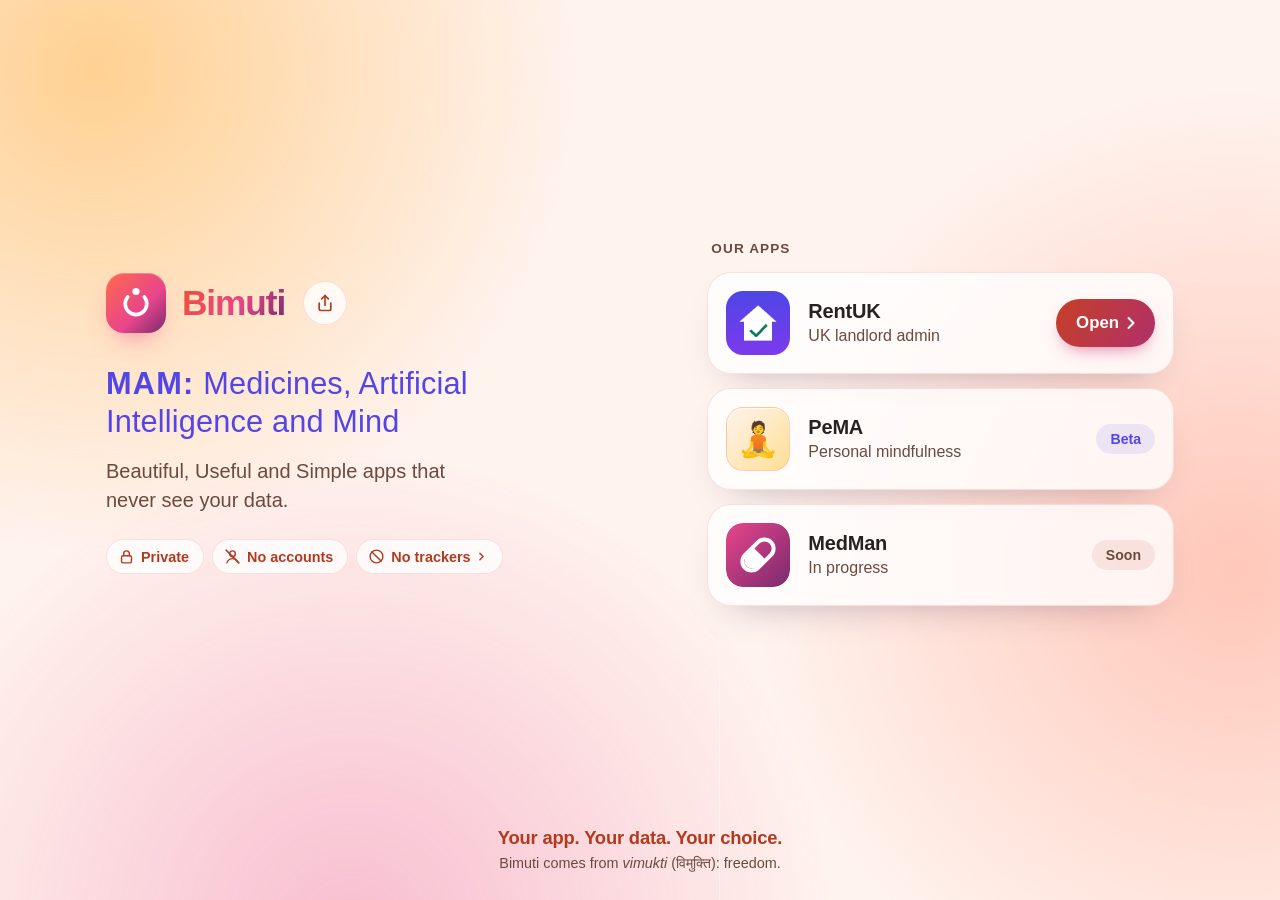
==== site/index.html @ 0af6c1c3 "Living landing page: drifting sunrise light, seeds rising free, breathing logo, shine on MAM, pointe" ====
<!DOCTYPE html>
<html lang="en-GB">
<head>
    <meta charset="UTF-8">
    <!-- Only this site's own files load. No cookies, trackers or outside scripts or fonts. -->
    <meta http-equiv="Content-Security-Policy" content="default-src 'self'; script-src 'self'; style-src 'self'; img-src 'self'; object-src 'none'; base-uri 'none'; form-action 'none'">
    <meta name="color-scheme" content="light dark">
    <meta name="viewport" content="width=device-width, initial-scale=1.0, viewport-fit=cover">
    <title>Bimuti • Private apps for medicines, AI and mind</title>
    <meta name="description" content="Bimuti makes beautiful, useful and simple apps for medicines, AI and mind that never see your data. No accounts, no trackers, open source. Your app. Your data. Your choice.">
    <meta name="referrer" content="no-referrer">
    <meta name="author" content="द्रष्टा (Drasta)">
    <meta name="theme-color" content="#fff3ee" media="(prefers-color-scheme: light)">
    <meta name="theme-color" content="#2a1036" media="(prefers-color-scheme: dark)">
    <link rel="canonical" href="https://bimuti.com/">
    <link rel="icon" href="logo.svg" type="image/svg+xml">
    <link rel="icon" href="favicon-32.png" sizes="32x32" type="image/png">
    <link rel="apple-touch-icon" href="apple-touch-icon.png">
    <link rel="manifest" href="manifest.webmanifest">
    <!-- Link preview when shared (WhatsApp, iMessage, social media) -->
    <meta property="og:type" content="website">
    <meta property="og:site_name" content="Bimuti">
    <meta property="og:locale" content="en_GB">
    <meta property="og:title" content="Bimuti: Medicines, Artificial Intelligence and Mind">
    <meta property="og:description" content="Beautiful, Useful and Simple apps that never see your data. No accounts. No trackers.">
    <meta property="og:url" content="https://bimuti.com/">
    <meta property="og:image" content="https://bimuti.com/share.png?v=2">
    <meta property="og:image:width" content="1200">
    <meta property="og:image:height" content="630">
    <meta property="og:image:alt" content="Bimuti logo with the words: MAM: Medicines, Artificial Intelligence and Mind">
    <meta name="twitter:card" content="summary_large_image">
    <meta name="twitter:title" content="Bimuti: Medicines, Artificial Intelligence and Mind">
    <meta name="twitter:description" content="Beautiful, Useful and Simple apps that never see your data. No accounts. No trackers.">
    <meta name="twitter:image" content="https://bimuti.com/share.png?v=2">
    <!-- Search engine summary (data only, never run as code) -->
    <script type="application/ld+json">{"@context":"https://schema.org","@graph":[{"@type":"WebSite","@id":"https://bimuti.com/#site","url":"https://bimuti.com/","name":"Bimuti","inLanguage":"en-GB","description":"Beautiful, useful and simple apps for medicines, AI and mind that never see your data.","slogan":"Your app. Your data. Your choice."},{"@type":"ItemList","name":"Bimuti apps","itemListElement":[{"@type":"ListItem","position":1,"item":{"@type":"SoftwareApplication","name":"RentUK","url":"https://rentuk.bimuti.com/","applicationCategory":"BusinessApplication","operatingSystem":"Web","description":"Property admin for UK landlords."}},{"@type":"ListItem","position":2,"item":{"@type":"SoftwareApplication","name":"PeMA","applicationCategory":"LifestyleApplication","operatingSystem":"Web","description":"Personal mindfulness. In beta."}},{"@type":"ListItem","position":3,"item":{"@type":"SoftwareApplication","name":"MedMan","applicationCategory":"HealthApplication","operatingSystem":"Web","description":"Medicines app. In progress."}}]}]}</script>
    <link rel="stylesheet" href="style.css?v=3">
    <script src="share.js" defer></script>
    <script src="pema-gate.js" defer></script>
    <script src="motion.js" defer></script>
</head>
<body>
    <div class="aurora" aria-hidden="true"><i></i><i></i><i></i></div>
    <canvas class="seeds" aria-hidden="true"></canvas>
    <main>
        <div class="hero">
            <header class="brand">
                <span class="mark" aria-hidden="true">
                    <svg viewBox="0 0 64 64"><path class="ring" d="M43.5 23.5a15 15 0 1 1-23 0"/><circle class="seed" cx="32" cy="16" r="5"/></svg>
                </span>
                <h1>Bimuti</h1>
                <button type="button" id="share" aria-label="Share Bimuti" hidden>
                    <svg class="i-share" viewBox="0 0 24 24" aria-hidden="true"><path d="M12 3v12"/><path d="M8 7l4-4 4 4"/><path d="M5 12v7a2 2 0 0 0 2 2h10a2 2 0 0 0 2-2v-7"/></svg><svg class="i-done" viewBox="0 0 24 24" aria-hidden="true"><path d="M5 12.5l4.5 4.5L19 7.5"/></svg>
                </button>
            </header>

            <p class="lead"><span class="glow">MAM:</span> Medicines, Artificial Intelligence and Mind</p>
            <p class="sub">Beautiful, Useful and Simple apps that never see your data.</p>

            <a class="promise" href="privacy.html" aria-label="Our privacy promise: private, no accounts, no trackers. Read how it works.">
                <span><svg viewBox="0 0 24 24" aria-hidden="true"><rect x="5" y="11" width="14" height="10" rx="2"/><path d="M8 11V8a4 4 0 0 1 8 0v3"/></svg>Private</span>
                <span><svg viewBox="0 0 24 24" aria-hidden="true"><circle cx="12" cy="8" r="4"/><path d="M4 21c1.5-4 4.5-6 8-6s6.5 2 8 6"/><path d="M3 3l18 18"/></svg>No accounts</span>
                <span><svg viewBox="0 0 24 24" aria-hidden="true"><circle cx="12" cy="12" r="9"/><path d="M5.6 5.6l12.8 12.8"/></svg>No trackers<svg class="chev" viewBox="0 0 24 24" aria-hidden="true"><path d="M9 6l6 6-6 6"/></svg></span>
            </a>
        </div>

        <section class="apps" aria-labelledby="apps-title">
            <h2 id="apps-title" class="label">Our apps</h2>
            <a class="app" href="https://rentuk.bimuti.com/" aria-label="Open RentUK: UK landlord admin">
                <img src="apps/rentuk.png" alt="" width="56" height="56">
                <span class="app-text"><b>RentUK</b><span>UK landlord admin</span></span>
                <span class="go">Open<svg viewBox="0 0 24 24" aria-hidden="true"><path d="M9 6l6 6-6 6"/></svg></span>
            </a>
            <button type="button" class="app beta" id="pema-open" aria-haspopup="dialog" aria-label="PeMA beta: personal mindfulness. Needs a beta code.">
                <span class="emoji-icon" aria-hidden="true">🧘</span>
                <span class="app-text"><b>PeMA</b><span>Personal mindfulness</span></span>
                <span class="tag beta-tag">Beta</span>
            </button>
            <div class="app soon" role="group" aria-label="MedMan: in progress. Coming soon.">
                <img src="apps/medman.svg" alt="" width="56" height="56">
                <span class="app-text"><b>MedMan</b><span>In progress</span></span>
                <span class="tag">Soon</span>
            </div>
        </section>

        <footer>
            <p class="tagline">Your app. Your data. Your choice.</p>
            <p class="meaning">Bimuti comes from <i>vimukti</i> (<span lang="sa">विमुक्ति</span>): freedom.</p>
        </footer>
    </main>

    <dialog id="pema-gate" aria-labelledby="gate-title">
        <form id="gate-form" novalidate>
            <span class="emoji-icon" aria-hidden="true">🧘</span>
            <h2 id="gate-title">PeMA beta</h2>
            <p class="gate-help" id="gate-help">Enter today's 6-digit beta code.</p>
            <input id="gate-code" type="text" inputmode="numeric" pattern="[0-9]*" maxlength="6" autocomplete="off" spellcheck="false" aria-label="Beta code" aria-describedby="gate-help gate-msg">
            <p class="gate-msg" id="gate-msg" role="alert"></p>
            <div class="gate-actions">
                <button type="button" class="gate-cancel" id="gate-cancel">Cancel</button>
                <button type="submit" class="go gate-go">Open PeMA<svg viewBox="0 0 24 24" aria-hidden="true"><path d="M9 6l6 6-6 6"/></svg></button>
            </div>
        </form>
    </dialog>
</body>
</html>
---- site/style.css ----
/* Bimuti home page. One screen on phones, calm motion, no outside fonts. */
:root {
  /* PeMA "Sunrise" palette: coral, gold, magenta, plum. All text checked at WCAG AA. */
  --bg: #fff3ee;
  --glow-1: rgba(255, 181, 71, 0.45);
  --glow-2: rgba(232, 69, 139, 0.28);
  --card: rgba(255, 255, 255, 0.78);
  --card-hover: rgba(255, 255, 255, 0.94);
  --line: rgba(198, 63, 38, 0.14);
  --text: #26221f;
  --muted: #6b4a3f;
  --accent: #b23a1f;
  --teal: #b23a1f;
  --brand-solid: linear-gradient(135deg, #ff6b4a, #e8458b 60%, #7a2a6e);
  --button: linear-gradient(120deg, #c63f26, #b0306a);
  --tag-bg: rgba(198, 63, 38, 0.10);
  --headline: #5345e6; /* RentUK icon blue */
  --wordmark: linear-gradient(120deg, #ec5233, #e8458b 55%, #7a2a6e); /* logo colours */
  --beta: #5345e6;
  --beta-bg: rgba(83, 69, 230, 0.10);
  --shadow: 0 18px 40px -24px rgba(42, 16, 54, 0.35);
  --radius: 24px;
  --aur-1: rgba(255, 181, 71, 0.55);
  --aur-2: rgba(255, 107, 74, 0.32);
  --aur-3: rgba(232, 69, 139, 0.30);
  --shine: #7b6ff5;
  --card-light: rgba(255, 181, 71, 0.28);
}
@media (prefers-color-scheme: dark) {
  :root {
    --bg: #2a1036;
    --glow-1: rgba(255, 107, 74, 0.32);
    --glow-2: rgba(232, 69, 139, 0.30);
    --card: rgba(255, 255, 255, 0.08);
    --card-hover: rgba(255, 255, 255, 0.13);
    --line: rgba(255, 255, 255, 0.14);
    --text: #fff3ee;
    --muted: #f3c9bd;
    --accent: #ffb547;
    --teal: #ffcd66;
    --tag-bg: rgba(255, 255, 255, 0.12);
    --headline: #b4adff;
    --wordmark: linear-gradient(120deg, #ff7c5a, #ee6fa3 55%, #f6aecb);
    --beta: #c9c4ff;
    --beta-bg: rgba(180, 173, 255, 0.16);
    --aur-1: rgba(255, 107, 74, 0.34);
    --aur-2: rgba(232, 69, 139, 0.32);
    --aur-3: rgba(122, 42, 110, 0.85);
    --shine: #ffffff;
    --card-light: rgba(255, 124, 90, 0.20);
    --shadow: 0 18px 40px -24px rgba(0, 0, 0, 0.8);
  }
}

* { box-sizing: border-box; }
html { height: 100%; -webkit-text-size-adjust: 100%; }
body {
  min-height: 100%;
  margin: 0;
  font-family: ui-sans-serif, -apple-system, BlinkMacSystemFont, 'Segoe UI', Roboto, 'Helvetica Neue', Arial, sans-serif;
  color: var(--text);
  background: var(--bg);
  -webkit-font-smoothing: antialiased;
  overflow-x: hidden;
}
/* ---- Living sunrise: three soft lights drifting on slow, different paths ---- */
.aurora, .seeds { position: fixed; inset: 0; z-index: -1; pointer-events: none; }
.aurora { overflow: hidden; }
.aurora i {
  position: absolute; width: 75vmax; height: 75vmax; border-radius: 50%;
  will-change: transform;
}
.aurora i:nth-child(1) { left: -30vmax; top: -32vmax; background: radial-gradient(closest-side, var(--aur-1), transparent); animation: drift-1 42s ease-in-out infinite alternate; }
.aurora i:nth-child(2) { right: -34vmax; top: 10vh; background: radial-gradient(closest-side, var(--aur-2), transparent); animation: drift-2 57s ease-in-out infinite alternate; }
.aurora i:nth-child(3) { left: -10vmax; bottom: -40vmax; background: radial-gradient(closest-side, var(--aur-3), transparent); animation: drift-3 71s ease-in-out infinite alternate; }
@keyframes drift-1 { to { transform: translate3d(22vmax, 18vmax, 0) scale(1.15); } }
@keyframes drift-2 { to { transform: translate3d(-26vmax, 14vmax, 0) scale(0.88); } }
@keyframes drift-3 { to { transform: translate3d(18vmax, -24vmax, 0) scale(1.2); } }
.seeds { z-index: -1; width: 100%; height: 100%; }

main {
  min-height: 100vh;
  min-height: 100dvh;
  max-width: 480px;
  margin: 0 auto;
  padding: calc(28px + env(safe-area-inset-top)) 20px calc(20px + env(safe-area-inset-bottom));
  display: flex;
  flex-direction: column;
  justify-content: space-between;
  gap: 24px;
}

/* ---- Brand and breathing logo ---- */
.brand { display: flex; align-items: center; gap: 14px; margin-bottom: 26px; }
/* Share sits right next to the name */
.brand h1 {
  margin: 0; font-size: 1.75rem; font-weight: 800; letter-spacing: -0.03em;
  background: var(--wordmark); -webkit-background-clip: text; background-clip: text; color: transparent;
}
.mark {
  width: 52px; height: 52px; border-radius: 16px; flex: none;
  display: grid; place-items: center;
  background: var(--brand-solid);
  box-shadow: 0 12px 26px -12px rgba(232, 69, 139, 0.7), inset 0 1px 0 rgba(255, 255, 255, 0.25);
}
.mark { position: relative; }
.mark::after {
  content: ''; position: absolute; inset: -5px; border-radius: 20px; pointer-events: none;
  box-shadow: 0 0 0 0 rgba(255, 124, 90, 0);
  animation: halo 10s ease-in-out infinite;
}
@keyframes halo {
  0%, 100% { box-shadow: 0 0 0 0 rgba(255, 124, 90, 0); }
  40% { box-shadow: 0 0 22px 6px rgba(255, 124, 90, 0.42); }
}
.mark svg { width: 40px; height: 40px; overflow: visible; }
.mark .ring { fill: none; stroke: #fff; stroke-width: 5; stroke-linecap: round; }
.mark .seed { fill: #fff; animation: breathe 10s ease-in-out infinite; transform-origin: 32px 16px; }
/* Breathe in for 4 seconds, out for 6: the seed rises free, then settles */
@keyframes breathe {
  0% { transform: translateY(0); }
  40% { transform: translateY(-5px) scale(1.12); }
  100% { transform: translateY(0); }
}

/* ---- Hero ---- */
.lead {
  margin: 0;
  /* Sleek and sharp: the device's own display fonts, nothing downloaded */
  font-family: 'Avenir Next', 'SF Pro Display', -apple-system, 'Segoe UI Variable Display', 'Segoe UI', Roboto, 'Helvetica Neue', sans-serif;
  font-size: clamp(1.08rem, 5.1vw, 1.4rem);
  line-height: 1.25;
  font-weight: 500;
  letter-spacing: 0.005em;
  color: var(--headline);
  text-wrap: balance;
}
.glow {
  font-weight: 700; letter-spacing: 0.04em;
  background: linear-gradient(100deg, var(--headline) 42%, var(--shine) 50%, var(--headline) 58%);
  background-size: 320% 100%; background-position: 100% 0;
  -webkit-background-clip: text; background-clip: text; color: transparent;
  animation: shine 10s ease-in-out 1.5s infinite;
}
@keyframes shine { 0%, 62% { background-position: 100% 0; } 100% { background-position: 0 0; } }
.sub { margin: 14px 0 22px; font-size: 1.08rem; line-height: 1.45; color: var(--muted); max-width: 30ch; }

.promise { margin: 0; padding: 0; display: flex; gap: 6px; flex-wrap: wrap; width: fit-content; text-decoration: none; border-radius: 16px; }
.promise:focus-visible { outline: 3px solid var(--accent); outline-offset: 3px; }
.promise:hover > span { background: var(--card-hover); }
.promise .chev { width: 13px; height: 13px; margin-left: -2px; stroke-width: 2.6; }
.promise > span {
  display: inline-flex; align-items: center; gap: 6px;
  padding: 6px 10px 6px 8px; border-radius: 999px;
  font-size: 0.8rem; font-weight: 700; color: var(--teal);
  background: var(--card); border: 1px solid var(--line);
}
.promise svg { width: 15px; height: 15px; fill: none; stroke: currentColor; stroke-width: 2; stroke-linecap: round; stroke-linejoin: round; }

/* ---- Apps ---- */
.apps { display: grid; grid-template-columns: minmax(0, 1fr); gap: 12px; }
.apps > * { min-width: 0; }
.label { margin: 0 0 2px 4px; font-size: 0.8rem; font-weight: 700; letter-spacing: 0.08em; text-transform: uppercase; color: var(--muted); }
.app {
  display: flex; align-items: center; gap: 14px;
  padding: 14px 14px 14px 14px; min-height: 86px;
  border-radius: var(--radius);
  background: var(--card); border: 1px solid var(--line);
  -webkit-backdrop-filter: blur(16px) saturate(1.2); backdrop-filter: blur(16px) saturate(1.2);
  box-shadow: var(--shadow);
  color: inherit; text-decoration: none;
  transition: transform 0.2s ease, background 0.2s ease;
}
button.app { width: 100%; font: inherit; text-align: left; cursor: pointer; }
a.app:hover, button.app:hover {
  background: radial-gradient(220px circle at var(--mx, 50%) var(--my, 50%), var(--card-light), transparent 70%), var(--card-hover);
  transform: translateY(-2px);
}
a.app:active, button.app:active { transform: scale(0.985); }
a.app:focus-visible, button.app:focus-visible, #share:focus-visible, .gate-cancel:focus-visible, .gate-go:focus-visible { outline: 3px solid var(--accent); outline-offset: 3px; }
.app img { border-radius: 15px; flex: none; }
/* PeMA's own meditation emoji, on a warm tile like PeMA's header */
.emoji-icon {
  flex: none; width: 56px; height: 56px; border-radius: 15px;
  display: grid; place-items: center; font-size: 30px; line-height: 1;
  background: linear-gradient(135deg, #fff3ee, #ffdf94);
  border: 1px solid rgba(255, 107, 74, 0.25);
  box-shadow: inset 0 1px 0 rgba(255, 255, 255, 0.8);
}
.tag.beta-tag { color: var(--beta); background: var(--beta-bg); }
.app-text { flex: 1; display: flex; flex-direction: column; gap: 3px; min-width: 0; }
.app-text b { font-size: 1.1rem; letter-spacing: -0.01em; }
.app-text span { color: var(--muted); font-size: 0.92rem; line-height: 1.3; white-space: nowrap; overflow: hidden; text-overflow: ellipsis; }
.go {
  flex: none; display: inline-flex; align-items: center; gap: 2px;
  min-height: 44px; padding: 0 12px 0 18px; border-radius: 999px;
  background: var(--button); color: #fff; font-weight: 800; font-size: 0.98rem;
  box-shadow: 0 8px 18px -8px rgba(201, 47, 114, 0.7);
}
.go svg { width: 20px; height: 20px; fill: none; stroke: currentColor; stroke-width: 2.4; stroke-linecap: round; stroke-linejoin: round; }
.tag { flex: none; font-size: 0.8rem; font-weight: 700; color: var(--muted); padding: 6px 12px; border-radius: 999px; background: var(--tag-bg); }

/* ---- Footer ---- */
footer { text-align: center; display: grid; gap: 6px; justify-items: center; }
.tagline { margin: 0; font-weight: 800; font-size: 1.05rem; color: var(--accent); letter-spacing: -0.01em; }
.meaning { margin: 0; color: var(--muted); font-size: 0.85rem; }
.doc a:focus-visible { outline: 3px solid var(--accent); outline-offset: 2px; border-radius: 4px; }

/* ---- Privacy page ---- */
.doc { display: block; max-width: 640px; }
.doc .brand { color: inherit; text-decoration: none; }
.doc h1 { font-size: 2rem; letter-spacing: -0.03em; margin: 8px 0 8px; }
.doc details { border-top: 1px solid var(--line); }
.doc summary { cursor: pointer; padding: 12px 0; font-weight: 700; font-size: 1.05rem; color: var(--headline); min-height: 44px; box-sizing: border-box; }
.doc summary:focus-visible { outline: 3px solid var(--accent); outline-offset: 2px; border-radius: 4px; }
.doc details p { margin: 0 0 12px; }
.doc p { margin: 0 0 8px; line-height: 1.55; color: var(--text); }
.doc .lead-in, .doc .updated { color: var(--muted); }
.doc .updated { margin-top: 12px; font-size: 0.9rem; }
.doc a:not(.brand):not(.go) { color: var(--headline); font-weight: 600; }
.doc .go.home { margin: 12px 0 8px; display: inline-flex; }
@media (max-height: 600px) {
  .doc summary { padding: 9px 0; min-height: 40px; }
  .doc h1 { margin: 4px 0; }
  .doc .updated { margin-top: 6px; }
}
#share {
  margin-left: 2px; flex: none;
  display: inline-grid; place-items: center;
  width: 44px; height: 44px; padding: 0; border-radius: 999px;
  color: var(--accent);
  background: var(--card); border: 1px solid var(--line); cursor: pointer;
}
#share[hidden] { display: none; }
#share .i-done, #share.copied .i-share { display: none; }
#share.copied .i-done { display: block; }
#share svg { width: 20px; height: 20px; fill: none; stroke: currentColor; stroke-width: 2; stroke-linecap: round; stroke-linejoin: round; }

/* ---- PeMA beta code ---- */
#pema-gate {
  width: min(340px, calc(100vw - 32px)); padding: 0; border: 1px solid var(--line); border-radius: var(--radius);
  background: var(--bg); color: var(--text); box-shadow: 0 30px 60px -20px rgba(42, 16, 54, 0.5);
}
#pema-gate::backdrop { background: rgba(42, 16, 54, 0.45); -webkit-backdrop-filter: blur(4px); backdrop-filter: blur(4px); }
#gate-form { display: grid; justify-items: center; gap: 10px; padding: 22px 20px 20px; text-align: center; }
#gate-form h2 { margin: 2px 0 0; font-size: 1.3rem; letter-spacing: -0.01em; }
.gate-help { margin: 0; color: var(--muted); font-size: 0.95rem; }
#gate-code {
  width: 100%; max-width: 220px; height: 52px; border-radius: 14px; text-align: center;
  font: inherit; font-size: 1.6rem; font-weight: 700; letter-spacing: 0.3em; text-indent: 0.3em;
  color: var(--text); background: var(--card); border: 2px solid var(--line);
}
#gate-code:focus { outline: none; border-color: var(--headline); }
#gate-code[aria-invalid="true"] { border-color: #c63f26; }
.gate-msg { margin: 0; min-height: 1.2em; font-size: 0.9rem; font-weight: 600; color: var(--accent); }
.gate-actions { display: flex; gap: 10px; width: 100%; }
.gate-actions > * { flex: 1; justify-content: center; }
.gate-cancel {
  min-height: 44px; border-radius: 999px; font: inherit; font-weight: 700; cursor: pointer;
  color: var(--muted); background: var(--tag-bg); border: 0;
}
.gate-go { border: 0; font-family: inherit; cursor: pointer; padding: 0 10px 0 16px; }
.gate-actions > .gate-cancel { flex: 0 1 auto; padding: 0 18px; }
.gate-go { white-space: nowrap; }

/* ---- Gentle entrance ---- */
.hero, .apps, footer { animation: rise 0.7s cubic-bezier(.2, .7, .2, 1) both; }
.apps { animation-delay: 0.08s; }
footer { animation-delay: 0.16s; }
@keyframes rise { from { opacity: 0; transform: translateY(10px); } }

/* ---- Large screens: hero on the left, apps on the right ---- */
@media (min-width: 900px) {
  main {
    max-width: 1180px;
    display: grid;
    grid-template-columns: 1.1fr 1fr;
    grid-template-rows: 1fr auto;
    column-gap: 88px; row-gap: 28px;
    align-items: center;
    padding: 48px 56px 28px;
  }
  .brand { margin-bottom: 32px; gap: 16px; }
  .mark { width: 60px; height: 60px; border-radius: 18px; }
  .mark svg { width: 46px; height: 46px; }
  .brand h1 { font-size: 2.2rem; }
  .lead { font-size: clamp(1.8rem, 2.4vw, 2.3rem); }
  .sub { font-size: 1.25rem; margin: 16px 0 24px; max-width: 34ch; }
  .promise { gap: 8px; }
  .promise > span { font-size: 0.9rem; padding: 8px 14px 8px 11px; }
  .promise svg { width: 17px; height: 17px; }
  .apps { gap: 14px; }
  .label { font-size: 0.85rem; }
  .app { min-height: 100px; padding: 18px; gap: 18px; }
  .app img, .app .emoji-icon { width: 64px; height: 64px; border-radius: 17px; }
  .app .emoji-icon { font-size: 34px; }
  .app-text b { font-size: 1.25rem; }
  .app-text span { font-size: 1rem; }
  .go { min-height: 48px; font-size: 1.05rem; padding: 0 14px 0 20px; }
  .tag { font-size: 0.88rem; padding: 7px 14px; }
  footer { grid-column: 1 / -1; }
  .tagline { font-size: 1.15rem; }
  .meaning { font-size: 0.9rem; }
}
/* Short laptop screens: keep everything on one screen */
@media (min-width: 900px) and (max-height: 760px) {
  main { padding-top: 28px; padding-bottom: 20px; row-gap: 16px; }
  .brand { margin-bottom: 22px; }
  .app { min-height: 84px; padding: 14px 16px; }
  .app img, .app .emoji-icon { width: 56px; height: 56px; }
}

/* Short phones: tighten spacing so everything stays on one screen */
@media (max-height: 700px) and (max-width: 899px) {
  main { padding-top: calc(18px + env(safe-area-inset-top)); gap: 16px; }
  .brand { margin-bottom: 16px; }
  .sub { margin: 10px 0 16px; }
  .app { min-height: 78px; padding: 10px 12px; }
  .apps { gap: 8px; }
  .app-text { gap: 1px; }
  .app-text span { font-size: 0.86rem; line-height: 1.25; }
}

/* Small phones (iPhone SE first generation and similar): compact but complete */
@media (max-width: 360px) {
  main { padding-left: 16px; padding-right: 16px; }
  .brand { margin-bottom: 14px; }
  .brand h1 { font-size: 1.5rem; }
  .mark { width: 44px; height: 44px; border-radius: 14px; }
  .mark svg { width: 34px; height: 34px; }
  .lead { font-size: 1.04rem; }
  .sub { font-size: 1rem; margin: 8px 0 14px; }
  .promise > span { font-size: 0.75rem; padding: 5px 8px 5px 7px; gap: 4px; }
  .promise svg { width: 13px; height: 13px; }
  .label { position: absolute; width: 1px; height: 1px; overflow: hidden; clip-path: inset(50%); white-space: nowrap; }
  .app { gap: 12px; padding: 10px 12px; min-height: 72px; }
  .app img, .app .emoji-icon { width: 48px; height: 48px; border-radius: 13px; font-size: 26px; }
  .app-text b { font-size: 1.02rem; }
  .app-text span { font-size: 0.85rem; }
  .go { padding: 0 8px 0 12px; font-size: 0.92rem; }
}
@media (max-width: 360px) and (max-height: 600px) {
  main { gap: 12px; }
  .meaning { display: none; }
  .apps { gap: 8px; }
  .app { min-height: 64px; padding: 8px 12px; }
  .app img, .app .emoji-icon { width: 44px; height: 44px; border-radius: 12px; font-size: 24px; }
  .app-text span { font-size: 0.8rem; }
  main { gap: 8px; padding-bottom: calc(12px + env(safe-area-inset-bottom)); }
  footer { gap: 0; }
}

@media (prefers-reduced-motion: reduce) {
  *, *::before, *::after { animation: none !important; transition: none !important; }
  .seeds { display: none; }
}

/* ---- Page not found ---- */
.lost { justify-content: center; }
.lost .brand { color: inherit; text-decoration: none; }
.brand-name { font-size: 1.75rem; font-weight: 800; letter-spacing: -0.03em; }
.go.home { margin-top: 8px; text-decoration: none; width: fit-content; }
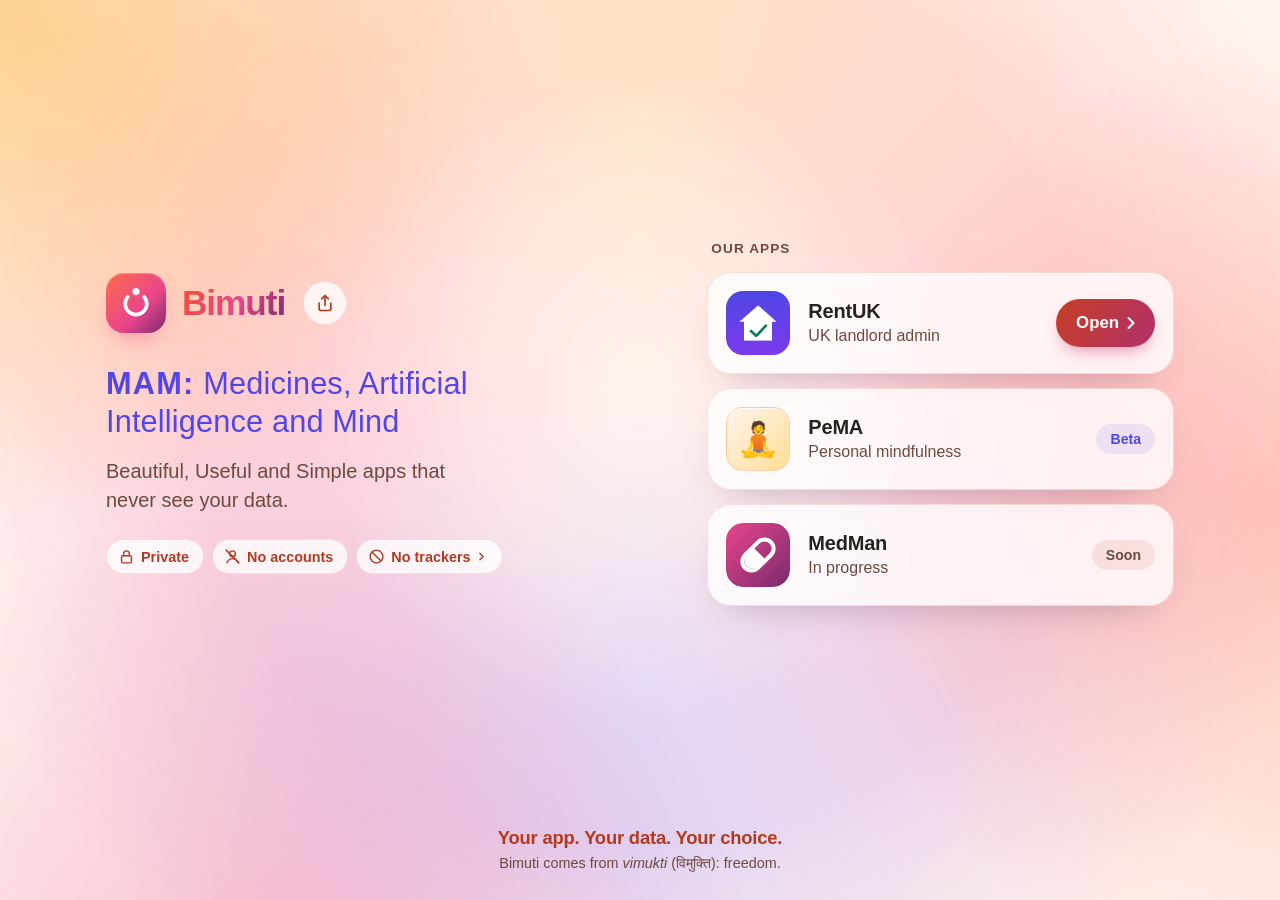
==== commit a61e8445: "Landing page motion: silky colour field turning slowly, light moving front and back, pointer depth o" ====
--- a/site/index.html
+++ b/site/index.html
@@ -34,14 +34,16 @@
     <meta name="twitter:image" content="https://bimuti.com/share.png?v=2">
     <!-- Search engine summary (data only, never run as code) -->
     <script type="application/ld+json">{"@context":"https://schema.org","@graph":[{"@type":"WebSite","@id":"https://bimuti.com/#site","url":"https://bimuti.com/","name":"Bimuti","inLanguage":"en-GB","description":"Beautiful, useful and simple apps for medicines, AI and mind that never see your data.","slogan":"Your app. Your data. Your choice."},{"@type":"ItemList","name":"Bimuti apps","itemListElement":[{"@type":"ListItem","position":1,"item":{"@type":"SoftwareApplication","name":"RentUK","url":"https://rentuk.bimuti.com/","applicationCategory":"BusinessApplication","operatingSystem":"Web","description":"Property admin for UK landlords."}},{"@type":"ListItem","position":2,"item":{"@type":"SoftwareApplication","name":"PeMA","applicationCategory":"LifestyleApplication","operatingSystem":"Web","description":"Personal mindfulness. In beta."}},{"@type":"ListItem","position":3,"item":{"@type":"SoftwareApplication","name":"MedMan","applicationCategory":"HealthApplication","operatingSystem":"Web","description":"Medicines app. In progress."}}]}]}</script>
-    <link rel="stylesheet" href="style.css?v=3">
+    <link rel="stylesheet" href="style.css?v=5">
     <script src="share.js" defer></script>
     <script src="pema-gate.js" defer></script>
     <script src="motion.js" defer></script>
 </head>
 <body>
-    <div class="aurora" aria-hidden="true"><i></i><i></i><i></i></div>
-    <canvas class="seeds" aria-hidden="true"></canvas>
+    <div class="scene" aria-hidden="true">
+        <div class="layer l1"><div class="silk"></div></div>
+        <div class="layer l2 aurora"><i></i><i></i><i></i></div>
+    </div>
     <main>
         <div class="hero">
             <header class="brand">
--- a/site/style.css
+++ b/site/style.css
@@ -25,6 +25,7 @@
   --aur-3: rgba(232, 69, 139, 0.30);
   --shine: #7b6ff5;
   --card-light: rgba(255, 181, 71, 0.28);
+  --silk-1: #ffd6a5; --silk-2: #ffb3c7; --silk-3: #c9c2ff; --silk-opacity: .55;
 }
 @media (prefers-color-scheme: dark) {
   :root {
@@ -48,7 +49,8 @@
     --aur-3: rgba(122, 42, 110, 0.85);
     --shine: #ffffff;
     --card-light: rgba(255, 124, 90, 0.20);
-    --shadow: 0 18px 40px -24px rgba(0, 0, 0, 0.8);
+    --silk-1: #6b2a5e; --silk-2: #a8355f; --silk-3: #3a2a8a; --silk-opacity: .6;
+      --shadow: 0 18px 40px -24px rgba(0, 0, 0, 0.8);
   }
 }
 
@@ -63,20 +65,35 @@
   -webkit-font-smoothing: antialiased;
   overflow-x: hidden;
 }
-/* ---- Living sunrise: three soft lights drifting on slow, different paths ---- */
-.aurora, .seeds { position: fixed; inset: 0; z-index: -1; pointer-events: none; }
-.aurora { overflow: hidden; }
+/* ---- Living scene: silk and light, moving slowly front and back ---- */
+.scene, .aurora:not(.layer) { position: fixed; inset: 0; z-index: -1; pointer-events: none; overflow: hidden; }
+.layer { position: absolute; inset: -8%; will-change: transform; transition: transform 1.2s cubic-bezier(.2, .7, .2, 1); }
+.layer.l1 { transform: translate3d(calc(var(--px, 0) * 8px), calc(var(--py, 0) * 8px), 0); }
+.layer.l2 { transform: translate3d(calc(var(--px, 0) * -18px), calc(var(--py, 0) * -14px), 0); }
+
+/* 1. Silk: one soft colour field turning very slowly */
+.silk {
+  position: absolute; left: 50%; top: 45%; width: 150vmax; height: 150vmax; margin: -75vmax 0 0 -75vmax;
+  border-radius: 50%;
+  background: conic-gradient(from 0deg, var(--silk-1), var(--silk-2), var(--silk-3), var(--silk-2), var(--silk-1));
+  -webkit-mask-image: radial-gradient(closest-side, transparent 0, rgba(0,0,0,.35) 14%, #000 34%, #000 46%, transparent 74%); mask-image: radial-gradient(closest-side, transparent 0, rgba(0,0,0,.35) 14%, #000 34%, #000 46%, transparent 74%);
+  opacity: var(--silk-opacity);
+  animation: turn 180s linear infinite;
+}
+@keyframes turn { to { transform: rotate(360deg); } }
+
+/* 2. Light orbs that come towards you and drift back */
 .aurora i {
   position: absolute; width: 75vmax; height: 75vmax; border-radius: 50%;
-  will-change: transform;
-}
-.aurora i:nth-child(1) { left: -30vmax; top: -32vmax; background: radial-gradient(closest-side, var(--aur-1), transparent); animation: drift-1 42s ease-in-out infinite alternate; }
-.aurora i:nth-child(2) { right: -34vmax; top: 10vh; background: radial-gradient(closest-side, var(--aur-2), transparent); animation: drift-2 57s ease-in-out infinite alternate; }
-.aurora i:nth-child(3) { left: -10vmax; bottom: -40vmax; background: radial-gradient(closest-side, var(--aur-3), transparent); animation: drift-3 71s ease-in-out infinite alternate; }
-@keyframes drift-1 { to { transform: translate3d(22vmax, 18vmax, 0) scale(1.15); } }
-@keyframes drift-2 { to { transform: translate3d(-26vmax, 14vmax, 0) scale(0.88); } }
-@keyframes drift-3 { to { transform: translate3d(18vmax, -24vmax, 0) scale(1.2); } }
-.seeds { z-index: -1; width: 100%; height: 100%; }
+  will-change: transform, opacity;
+}
+.aurora i:nth-child(1) { left: -28vmax; top: -30vmax; background: radial-gradient(closest-side, var(--aur-1), transparent); animation: depth-1 34s ease-in-out infinite; }
+.aurora i:nth-child(2) { right: -32vmax; top: 12vh; background: radial-gradient(closest-side, var(--aur-2), transparent); animation: depth-2 46s ease-in-out infinite; }
+.aurora i:nth-child(3) { left: -8vmax; bottom: -38vmax; background: radial-gradient(closest-side, var(--aur-3), transparent); animation: depth-3 58s ease-in-out infinite; }
+@keyframes depth-1 { 0%, 100% { transform: translate3d(0, 0, 0) scale(.82); opacity: .75; } 50% { transform: translate3d(16vmax, 12vmax, 0) scale(1.28); opacity: 1; } }
+@keyframes depth-2 { 0%, 100% { transform: translate3d(0, 0, 0) scale(1.22); opacity: 1; } 50% { transform: translate3d(-20vmax, 10vmax, 0) scale(.8); opacity: .7; } }
+@keyframes depth-3 { 0%, 100% { transform: translate3d(0, 0, 0) scale(.9); opacity: .8; } 50% { transform: translate3d(14vmax, -20vmax, 0) scale(1.3); opacity: 1; } }
+
 
 main {
   min-height: 100vh;
@@ -352,7 +369,7 @@
 
 @media (prefers-reduced-motion: reduce) {
   *, *::before, *::after { animation: none !important; transition: none !important; }
-  .seeds { display: none; }
+  .layer { transition: none; transform: none !important; }
 }
 
 /* ---- Page not found ---- */
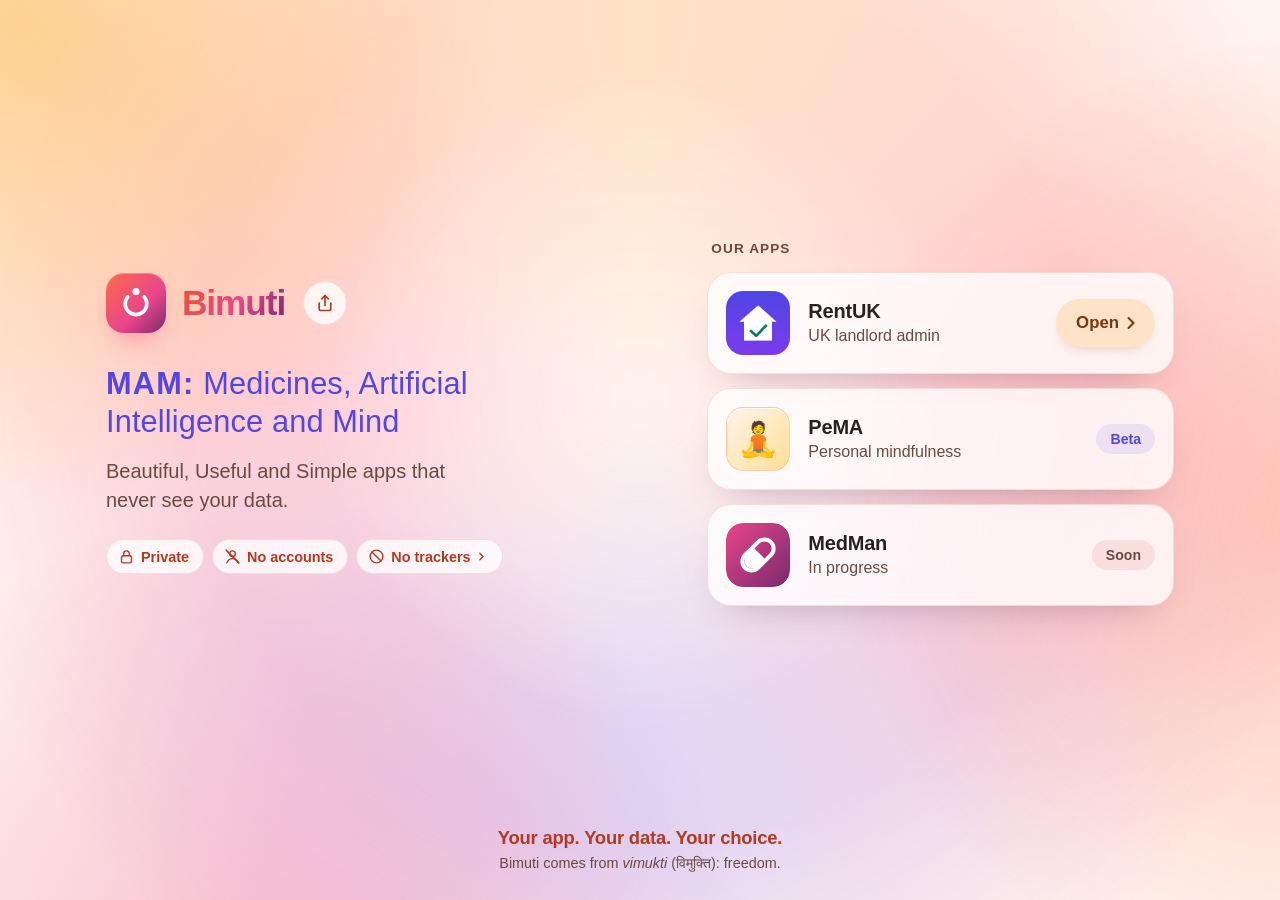
==== commit e9e06285: "Gentle parallax glide (far and near layers move together at different depths); light orange Open but" ====
--- a/site/index.html
+++ b/site/index.html
@@ -34,7 +34,7 @@
     <meta name="twitter:image" content="https://bimuti.com/share.png?v=2">
     <!-- Search engine summary (data only, never run as code) -->
     <script type="application/ld+json">{"@context":"https://schema.org","@graph":[{"@type":"WebSite","@id":"https://bimuti.com/#site","url":"https://bimuti.com/","name":"Bimuti","inLanguage":"en-GB","description":"Beautiful, useful and simple apps for medicines, AI and mind that never see your data.","slogan":"Your app. Your data. Your choice."},{"@type":"ItemList","name":"Bimuti apps","itemListElement":[{"@type":"ListItem","position":1,"item":{"@type":"SoftwareApplication","name":"RentUK","url":"https://rentuk.bimuti.com/","applicationCategory":"BusinessApplication","operatingSystem":"Web","description":"Property admin for UK landlords."}},{"@type":"ListItem","position":2,"item":{"@type":"SoftwareApplication","name":"PeMA","applicationCategory":"LifestyleApplication","operatingSystem":"Web","description":"Personal mindfulness. In beta."}},{"@type":"ListItem","position":3,"item":{"@type":"SoftwareApplication","name":"MedMan","applicationCategory":"HealthApplication","operatingSystem":"Web","description":"Medicines app. In progress."}}]}]}</script>
-    <link rel="stylesheet" href="style.css?v=5">
+    <link rel="stylesheet" href="style.css?v=6">
     <script src="share.js" defer></script>
     <script src="pema-gate.js" defer></script>
     <script src="motion.js" defer></script>
--- a/site/style.css
+++ b/site/style.css
@@ -68,8 +68,26 @@
 /* ---- Living scene: silk and light, moving slowly front and back ---- */
 .scene, .aurora:not(.layer) { position: fixed; inset: 0; z-index: -1; pointer-events: none; overflow: hidden; }
 .layer { position: absolute; inset: -8%; will-change: transform; transition: transform 1.2s cubic-bezier(.2, .7, .2, 1); }
-.layer.l1 { transform: translate3d(calc(var(--px, 0) * 8px), calc(var(--py, 0) * 8px), 0); }
-.layer.l2 { transform: translate3d(calc(var(--px, 0) * -18px), calc(var(--py, 0) * -14px), 0); }
+.layer.l1 { transform: translate3d(calc(var(--px, 0) * 14px), calc(var(--py, 0) * 12px), 0); }
+.layer.l2 { transform: translate3d(calc(var(--px, 0) * -36px), calc(var(--py, 0) * -28px), 0); }
+
+/* Parallax: a slow, smooth "camera" glide. Every layer follows the same path at the same
+   pace, but the far layer travels a little and the near layer travels further, so the eye
+   reads depth. Same glide on every page. Movement only; colours unchanged. */
+.layer, .aurora:not(.layer) { animation: camera 44s linear infinite; }
+.aurora:not(.layer) { overflow: visible; } /* no hard edge while it glides */
+.layer.l1 { --amp: 2.4vmax; }
+.layer.l2, .aurora:not(.layer) { --amp: 7vmax; }
+@keyframes camera {
+  0%, 100% { translate: var(--amp) 0; }
+  12.5%    { translate: calc(var(--amp) * .707) calc(var(--amp) * .42); }
+  25%      { translate: 0 calc(var(--amp) * .6); }
+  37.5%    { translate: calc(var(--amp) * -.707) calc(var(--amp) * .42); }
+  50%      { translate: calc(var(--amp) * -1) 0; }
+  62.5%    { translate: calc(var(--amp) * -.707) calc(var(--amp) * -.42); }
+  75%      { translate: 0 calc(var(--amp) * -.6); }
+  87.5%    { translate: calc(var(--amp) * .707) calc(var(--amp) * -.42); }
+}
 
 /* 1. Silk: one soft colour field turning very slowly */
 .silk {
@@ -214,6 +232,8 @@
   background: var(--button); color: #fff; font-weight: 800; font-size: 0.98rem;
   box-shadow: 0 8px 18px -8px rgba(201, 47, 114, 0.7);
 }
+/* Open button on the app card: very light orange, dark text for easy reading */
+.app .go { background: #fde3c8; color: #7a3410; box-shadow: 0 6px 14px -8px rgba(122, 52, 16, 0.35); }
 .go svg { width: 20px; height: 20px; fill: none; stroke: currentColor; stroke-width: 2.4; stroke-linecap: round; stroke-linejoin: round; }
 .tag { flex: none; font-size: 0.8rem; font-weight: 700; color: var(--muted); padding: 6px 12px; border-radius: 999px; background: var(--tag-bg); }
 
@@ -370,6 +390,7 @@
 @media (prefers-reduced-motion: reduce) {
   *, *::before, *::after { animation: none !important; transition: none !important; }
   .layer { transition: none; transform: none !important; }
+  .layer, .aurora { translate: none !important; }
 }
 
 /* ---- Page not found ---- */
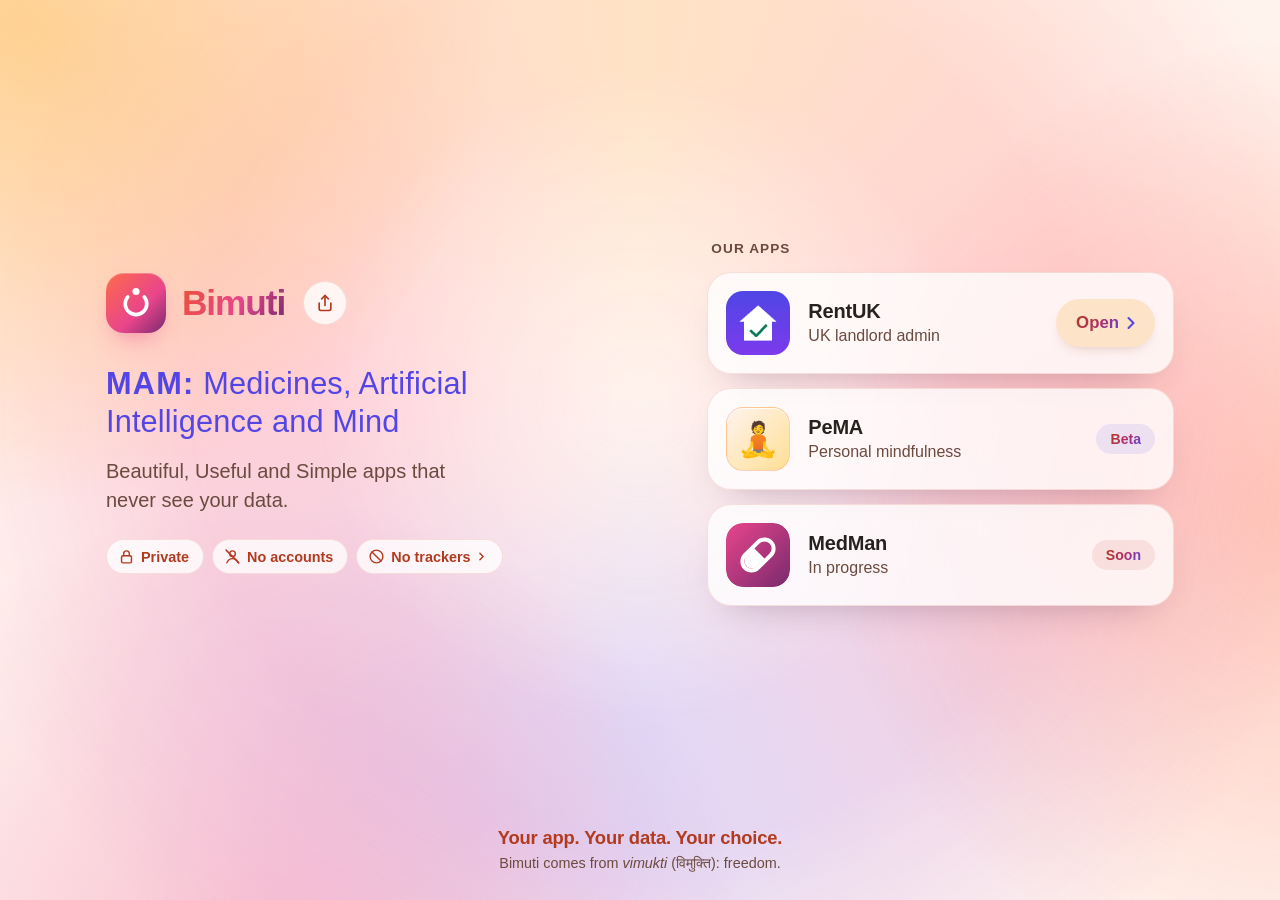
==== commit 7c1c5974: "Visible parallax (faster glide, front layer swells towards you, quicker silk turn); light orange but" ====
--- a/site/index.html
+++ b/site/index.html
@@ -34,7 +34,7 @@
     <meta name="twitter:image" content="https://bimuti.com/share.png?v=2">
     <!-- Search engine summary (data only, never run as code) -->
     <script type="application/ld+json">{"@context":"https://schema.org","@graph":[{"@type":"WebSite","@id":"https://bimuti.com/#site","url":"https://bimuti.com/","name":"Bimuti","inLanguage":"en-GB","description":"Beautiful, useful and simple apps for medicines, AI and mind that never see your data.","slogan":"Your app. Your data. Your choice."},{"@type":"ItemList","name":"Bimuti apps","itemListElement":[{"@type":"ListItem","position":1,"item":{"@type":"SoftwareApplication","name":"RentUK","url":"https://rentuk.bimuti.com/","applicationCategory":"BusinessApplication","operatingSystem":"Web","description":"Property admin for UK landlords."}},{"@type":"ListItem","position":2,"item":{"@type":"SoftwareApplication","name":"PeMA","applicationCategory":"LifestyleApplication","operatingSystem":"Web","description":"Personal mindfulness. In beta."}},{"@type":"ListItem","position":3,"item":{"@type":"SoftwareApplication","name":"MedMan","applicationCategory":"HealthApplication","operatingSystem":"Web","description":"Medicines app. In progress."}}]}]}</script>
-    <link rel="stylesheet" href="style.css?v=6">
+    <link rel="stylesheet" href="style.css?v=7">
     <script src="share.js" defer></script>
     <script src="pema-gate.js" defer></script>
     <script src="motion.js" defer></script>
@@ -71,17 +71,17 @@
             <a class="app" href="https://rentuk.bimuti.com/" aria-label="Open RentUK: UK landlord admin">
                 <img src="apps/rentuk.png" alt="" width="56" height="56">
                 <span class="app-text"><b>RentUK</b><span>UK landlord admin</span></span>
-                <span class="go">Open<svg viewBox="0 0 24 24" aria-hidden="true"><path d="M9 6l6 6-6 6"/></svg></span>
+                <span class="go"><span class="gt">Open</span><svg viewBox="0 0 24 24" aria-hidden="true"><path d="M9 6l6 6-6 6"/></svg></span>
             </a>
             <button type="button" class="app beta" id="pema-open" aria-haspopup="dialog" aria-label="PeMA beta: personal mindfulness. Needs a beta code.">
                 <span class="emoji-icon" aria-hidden="true">🧘</span>
                 <span class="app-text"><b>PeMA</b><span>Personal mindfulness</span></span>
-                <span class="tag beta-tag">Beta</span>
+                <span class="tag beta-tag"><span class="gt">Beta</span></span>
             </button>
             <div class="app soon" role="group" aria-label="MedMan: in progress. Coming soon.">
                 <img src="apps/medman.svg" alt="" width="56" height="56">
                 <span class="app-text"><b>MedMan</b><span>In progress</span></span>
-                <span class="tag">Soon</span>
+                <span class="tag"><span class="gt">Soon</span></span>
             </div>
         </section>
 
@@ -100,7 +100,7 @@
             <p class="gate-msg" id="gate-msg" role="alert"></p>
             <div class="gate-actions">
                 <button type="button" class="gate-cancel" id="gate-cancel">Cancel</button>
-                <button type="submit" class="go gate-go">Open PeMA<svg viewBox="0 0 24 24" aria-hidden="true"><path d="M9 6l6 6-6 6"/></svg></button>
+                <button type="submit" class="go gate-go"><span class="gt">Open PeMA</span><svg viewBox="0 0 24 24" aria-hidden="true"><path d="M9 6l6 6-6 6"/></svg></button>
             </div>
         </form>
     </dialog>
--- a/site/style.css
+++ b/site/style.css
@@ -18,6 +18,8 @@
   --wordmark: linear-gradient(120deg, #ec5233, #e8458b 55%, #7a2a6e); /* logo colours */
   --beta: #5345e6;
   --beta-bg: rgba(83, 69, 230, 0.10);
+  --btn-text: linear-gradient(120deg, #b23a1f, #b0306a 55%, #5345e6);
+  --tag-text: linear-gradient(120deg, #b23a1f, #b0306a 55%, #5345e6);
   --shadow: 0 18px 40px -24px rgba(42, 16, 54, 0.35);
   --radius: 24px;
   --aur-1: rgba(255, 181, 71, 0.55);
@@ -44,6 +46,7 @@
     --wordmark: linear-gradient(120deg, #ff7c5a, #ee6fa3 55%, #f6aecb);
     --beta: #c9c4ff;
     --beta-bg: rgba(180, 173, 255, 0.16);
+    --tag-text: linear-gradient(120deg, #ff7c5a, #ee6fa3 55%, #b4adff);
     --aur-1: rgba(255, 107, 74, 0.34);
     --aur-2: rgba(232, 69, 139, 0.32);
     --aur-3: rgba(122, 42, 110, 0.85);
@@ -74,10 +77,12 @@
 /* Parallax: a slow, smooth "camera" glide. Every layer follows the same path at the same
    pace, but the far layer travels a little and the near layer travels further, so the eye
    reads depth. Same glide on every page. Movement only; colours unchanged. */
-.layer, .aurora:not(.layer) { animation: camera 44s linear infinite; }
+.layer, .aurora:not(.layer) { animation: camera 26s linear infinite, zoom 17s ease-in-out infinite alternate; }
 .aurora:not(.layer) { overflow: visible; } /* no hard edge while it glides */
-.layer.l1 { --amp: 2.4vmax; }
-.layer.l2, .aurora:not(.layer) { --amp: 7vmax; }
+.layer.l1 { --amp: 4vmax; --zoom: 1.05; }
+.layer.l2, .aurora:not(.layer) { --amp: 12vmax; --zoom: 1.14; }
+/* Front and back: near layer swells towards you more than the far one */
+@keyframes zoom { from { scale: 1; } to { scale: var(--zoom); } }
 @keyframes camera {
   0%, 100% { translate: var(--amp) 0; }
   12.5%    { translate: calc(var(--amp) * .707) calc(var(--amp) * .42); }
@@ -96,7 +101,7 @@
   background: conic-gradient(from 0deg, var(--silk-1), var(--silk-2), var(--silk-3), var(--silk-2), var(--silk-1));
   -webkit-mask-image: radial-gradient(closest-side, transparent 0, rgba(0,0,0,.35) 14%, #000 34%, #000 46%, transparent 74%); mask-image: radial-gradient(closest-side, transparent 0, rgba(0,0,0,.35) 14%, #000 34%, #000 46%, transparent 74%);
   opacity: var(--silk-opacity);
-  animation: turn 180s linear infinite;
+  animation: turn 72s linear infinite;
 }
 @keyframes turn { to { transform: rotate(360deg); } }
 
@@ -105,9 +110,9 @@
   position: absolute; width: 75vmax; height: 75vmax; border-radius: 50%;
   will-change: transform, opacity;
 }
-.aurora i:nth-child(1) { left: -28vmax; top: -30vmax; background: radial-gradient(closest-side, var(--aur-1), transparent); animation: depth-1 34s ease-in-out infinite; }
-.aurora i:nth-child(2) { right: -32vmax; top: 12vh; background: radial-gradient(closest-side, var(--aur-2), transparent); animation: depth-2 46s ease-in-out infinite; }
-.aurora i:nth-child(3) { left: -8vmax; bottom: -38vmax; background: radial-gradient(closest-side, var(--aur-3), transparent); animation: depth-3 58s ease-in-out infinite; }
+.aurora i:nth-child(1) { left: -28vmax; top: -30vmax; background: radial-gradient(closest-side, var(--aur-1), transparent); animation: depth-1 20s ease-in-out infinite; }
+.aurora i:nth-child(2) { right: -32vmax; top: 12vh; background: radial-gradient(closest-side, var(--aur-2), transparent); animation: depth-2 26s ease-in-out infinite; }
+.aurora i:nth-child(3) { left: -8vmax; bottom: -38vmax; background: radial-gradient(closest-side, var(--aur-3), transparent); animation: depth-3 32s ease-in-out infinite; }
 @keyframes depth-1 { 0%, 100% { transform: translate3d(0, 0, 0) scale(.82); opacity: .75; } 50% { transform: translate3d(16vmax, 12vmax, 0) scale(1.28); opacity: 1; } }
 @keyframes depth-2 { 0%, 100% { transform: translate3d(0, 0, 0) scale(1.22); opacity: 1; } 50% { transform: translate3d(-20vmax, 10vmax, 0) scale(.8); opacity: .7; } }
 @keyframes depth-3 { 0%, 100% { transform: translate3d(0, 0, 0) scale(.9); opacity: .8; } 50% { transform: translate3d(14vmax, -20vmax, 0) scale(1.3); opacity: 1; } }
@@ -232,8 +237,6 @@
   background: var(--button); color: #fff; font-weight: 800; font-size: 0.98rem;
   box-shadow: 0 8px 18px -8px rgba(201, 47, 114, 0.7);
 }
-/* Open button on the app card: very light orange, dark text for easy reading */
-.app .go { background: #fde3c8; color: #7a3410; box-shadow: 0 6px 14px -8px rgba(122, 52, 16, 0.35); }
 .go svg { width: 20px; height: 20px; fill: none; stroke: currentColor; stroke-width: 2.4; stroke-linecap: round; stroke-linejoin: round; }
 .tag { flex: none; font-size: 0.8rem; font-weight: 700; color: var(--muted); padding: 6px 12px; border-radius: 999px; background: var(--tag-bg); }
 
@@ -398,3 +401,11 @@
 .lost .brand { color: inherit; text-decoration: none; }
 .brand-name { font-size: 1.75rem; font-weight: 800; letter-spacing: -0.03em; }
 .go.home { margin-top: 8px; text-decoration: none; width: fit-content; }
+
+/* All buttons: very light orange pill. Button and tag words use a gradient of colours already
+   on the page (accent red-orange, button magenta, headline blue), each checked for contrast. */
+.go { background: #fde3c8; box-shadow: 0 6px 14px -8px rgba(122, 52, 16, 0.35); }
+.go svg { stroke: #5345e6; }
+.gt { background: var(--tag-text); -webkit-background-clip: text; background-clip: text;
+  color: transparent; -webkit-text-fill-color: transparent; }
+.go .gt { background-image: var(--btn-text); }
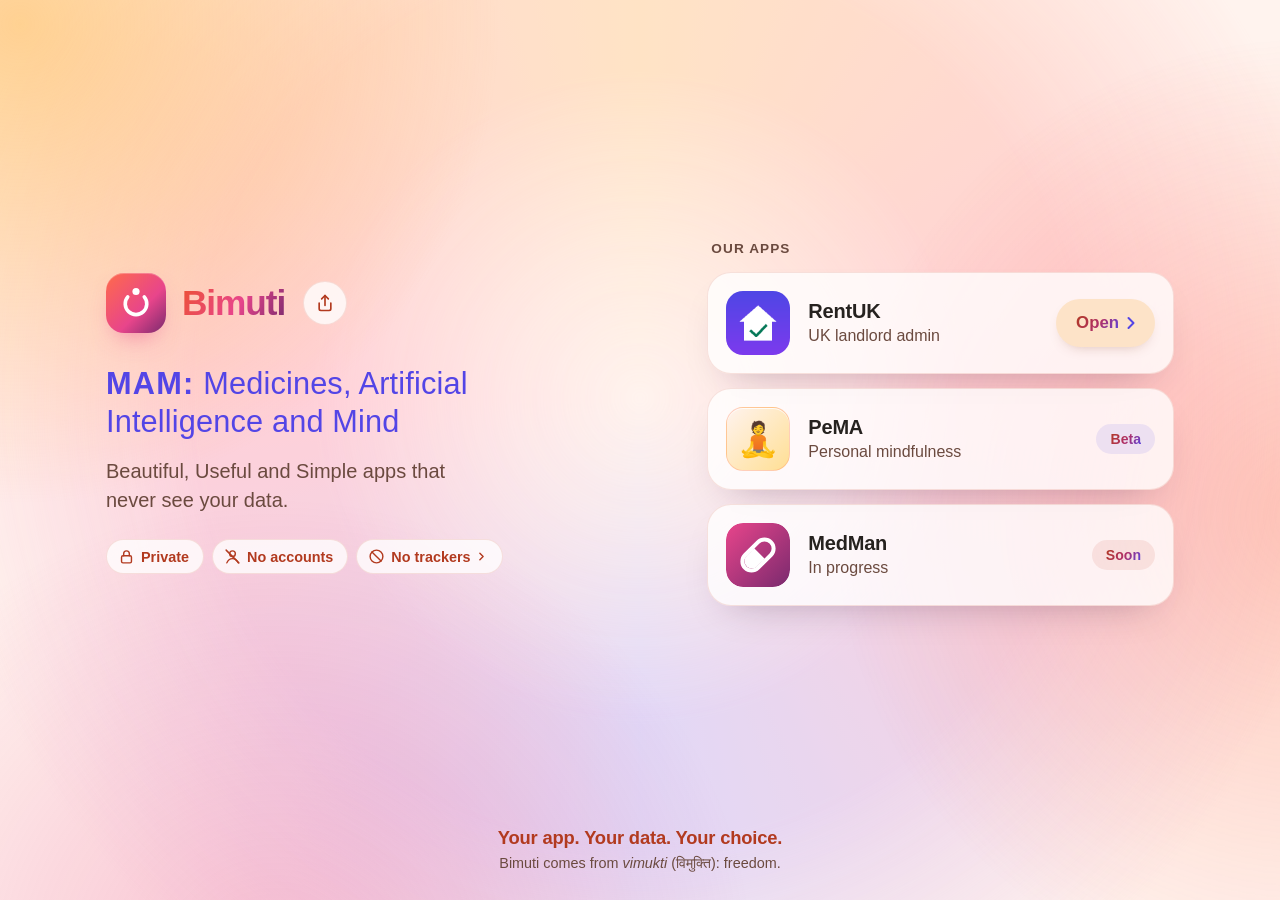
==== commit eba5fa7e: "Background motion clearly visible: wider travel, deeper front-and-back swell, quicker silk turn and " ====
--- a/site/index.html
+++ b/site/index.html
@@ -34,7 +34,7 @@
     <meta name="twitter:image" content="https://bimuti.com/share.png?v=2">
     <!-- Search engine summary (data only, never run as code) -->
     <script type="application/ld+json">{"@context":"https://schema.org","@graph":[{"@type":"WebSite","@id":"https://bimuti.com/#site","url":"https://bimuti.com/","name":"Bimuti","inLanguage":"en-GB","description":"Beautiful, useful and simple apps for medicines, AI and mind that never see your data.","slogan":"Your app. Your data. Your choice."},{"@type":"ItemList","name":"Bimuti apps","itemListElement":[{"@type":"ListItem","position":1,"item":{"@type":"SoftwareApplication","name":"RentUK","url":"https://rentuk.bimuti.com/","applicationCategory":"BusinessApplication","operatingSystem":"Web","description":"Property admin for UK landlords."}},{"@type":"ListItem","position":2,"item":{"@type":"SoftwareApplication","name":"PeMA","applicationCategory":"LifestyleApplication","operatingSystem":"Web","description":"Personal mindfulness. In beta."}},{"@type":"ListItem","position":3,"item":{"@type":"SoftwareApplication","name":"MedMan","applicationCategory":"HealthApplication","operatingSystem":"Web","description":"Medicines app. In progress."}}]}]}</script>
-    <link rel="stylesheet" href="style.css?v=7">
+    <link rel="stylesheet" href="style.css?v=8">
     <script src="share.js" defer></script>
     <script src="pema-gate.js" defer></script>
     <script src="motion.js" defer></script>
--- a/site/style.css
+++ b/site/style.css
@@ -77,10 +77,10 @@
 /* Parallax: a slow, smooth "camera" glide. Every layer follows the same path at the same
    pace, but the far layer travels a little and the near layer travels further, so the eye
    reads depth. Same glide on every page. Movement only; colours unchanged. */
-.layer, .aurora:not(.layer) { animation: camera 26s linear infinite, zoom 17s ease-in-out infinite alternate; }
+.layer, .aurora:not(.layer) { animation: camera 26s linear infinite, zoom 12s ease-in-out infinite alternate; }
 .aurora:not(.layer) { overflow: visible; } /* no hard edge while it glides */
-.layer.l1 { --amp: 4vmax; --zoom: 1.05; }
-.layer.l2, .aurora:not(.layer) { --amp: 12vmax; --zoom: 1.14; }
+.layer.l1 { --amp: 9vmax; --zoom: 1.12; }
+.layer.l2, .aurora:not(.layer) { --amp: 22vmax; --zoom: 1.32; }
 /* Front and back: near layer swells towards you more than the far one */
 @keyframes zoom { from { scale: 1; } to { scale: var(--zoom); } }
 @keyframes camera {
@@ -101,7 +101,7 @@
   background: conic-gradient(from 0deg, var(--silk-1), var(--silk-2), var(--silk-3), var(--silk-2), var(--silk-1));
   -webkit-mask-image: radial-gradient(closest-side, transparent 0, rgba(0,0,0,.35) 14%, #000 34%, #000 46%, transparent 74%); mask-image: radial-gradient(closest-side, transparent 0, rgba(0,0,0,.35) 14%, #000 34%, #000 46%, transparent 74%);
   opacity: var(--silk-opacity);
-  animation: turn 72s linear infinite;
+  animation: turn 48s linear infinite;
 }
 @keyframes turn { to { transform: rotate(360deg); } }
 
@@ -110,12 +110,12 @@
   position: absolute; width: 75vmax; height: 75vmax; border-radius: 50%;
   will-change: transform, opacity;
 }
-.aurora i:nth-child(1) { left: -28vmax; top: -30vmax; background: radial-gradient(closest-side, var(--aur-1), transparent); animation: depth-1 20s ease-in-out infinite; }
-.aurora i:nth-child(2) { right: -32vmax; top: 12vh; background: radial-gradient(closest-side, var(--aur-2), transparent); animation: depth-2 26s ease-in-out infinite; }
-.aurora i:nth-child(3) { left: -8vmax; bottom: -38vmax; background: radial-gradient(closest-side, var(--aur-3), transparent); animation: depth-3 32s ease-in-out infinite; }
-@keyframes depth-1 { 0%, 100% { transform: translate3d(0, 0, 0) scale(.82); opacity: .75; } 50% { transform: translate3d(16vmax, 12vmax, 0) scale(1.28); opacity: 1; } }
-@keyframes depth-2 { 0%, 100% { transform: translate3d(0, 0, 0) scale(1.22); opacity: 1; } 50% { transform: translate3d(-20vmax, 10vmax, 0) scale(.8); opacity: .7; } }
-@keyframes depth-3 { 0%, 100% { transform: translate3d(0, 0, 0) scale(.9); opacity: .8; } 50% { transform: translate3d(14vmax, -20vmax, 0) scale(1.3); opacity: 1; } }
+.aurora i:nth-child(1) { left: -28vmax; top: -30vmax; background: radial-gradient(closest-side, var(--aur-1), transparent); animation: depth-1 14s ease-in-out infinite; }
+.aurora i:nth-child(2) { right: -32vmax; top: 12vh; background: radial-gradient(closest-side, var(--aur-2), transparent); animation: depth-2 18s ease-in-out infinite; }
+.aurora i:nth-child(3) { left: -8vmax; bottom: -38vmax; background: radial-gradient(closest-side, var(--aur-3), transparent); animation: depth-3 22s ease-in-out infinite; }
+@keyframes depth-1 { 0%, 100% { transform: translate3d(0, 0, 0) scale(.65); opacity: .75; } 50% { transform: translate3d(26vmax, 20vmax, 0) scale(1.55); opacity: 1; } }
+@keyframes depth-2 { 0%, 100% { transform: translate3d(0, 0, 0) scale(1.5); opacity: 1; } 50% { transform: translate3d(-32vmax, 16vmax, 0) scale(.62); opacity: .7; } }
+@keyframes depth-3 { 0%, 100% { transform: translate3d(0, 0, 0) scale(.68); opacity: .8; } 50% { transform: translate3d(24vmax, -30vmax, 0) scale(1.6); opacity: 1; } }
 
 
 main {
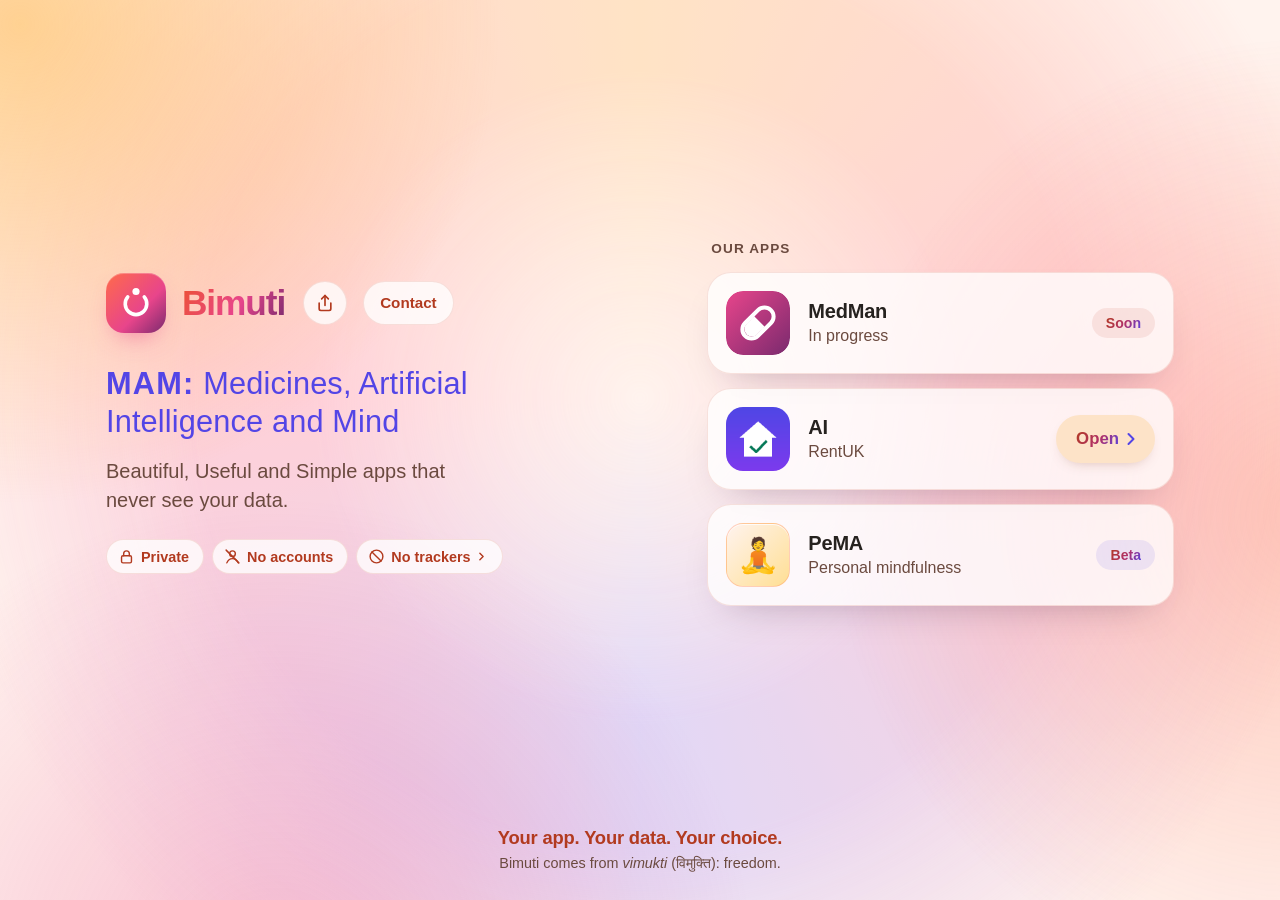
==== commit dda3c2e9: "MedMan first; RentUK shown inside AI; Contact button next to share Co-Authored-By: Claude Sonnet 5.5" ====
--- a/site/index.html
+++ b/site/index.html
@@ -34,7 +34,7 @@
     <meta name="twitter:image" content="https://bimuti.com/share.png?v=2">
     <!-- Search engine summary (data only, never run as code) -->
     <script type="application/ld+json">{"@context":"https://schema.org","@graph":[{"@type":"WebSite","@id":"https://bimuti.com/#site","url":"https://bimuti.com/","name":"Bimuti","inLanguage":"en-GB","description":"Beautiful, useful and simple apps for medicines, AI and mind that never see your data.","slogan":"Your app. Your data. Your choice."},{"@type":"ItemList","name":"Bimuti apps","itemListElement":[{"@type":"ListItem","position":1,"item":{"@type":"SoftwareApplication","name":"RentUK","url":"https://rentuk.bimuti.com/","applicationCategory":"BusinessApplication","operatingSystem":"Web","description":"Property admin for UK landlords."}},{"@type":"ListItem","position":2,"item":{"@type":"SoftwareApplication","name":"PeMA","applicationCategory":"LifestyleApplication","operatingSystem":"Web","description":"Personal mindfulness. In beta."}},{"@type":"ListItem","position":3,"item":{"@type":"SoftwareApplication","name":"MedMan","applicationCategory":"HealthApplication","operatingSystem":"Web","description":"Medicines app. In progress."}}]}]}</script>
-    <link rel="stylesheet" href="style.css?v=8">
+    <link rel="stylesheet" href="style.css?v=10">
     <script src="share.js" defer></script>
     <script src="pema-gate.js" defer></script>
     <script src="motion.js" defer></script>
@@ -54,6 +54,7 @@
                 <button type="button" id="share" aria-label="Share Bimuti" hidden>
                     <svg class="i-share" viewBox="0 0 24 24" aria-hidden="true"><path d="M12 3v12"/><path d="M8 7l4-4 4 4"/><path d="M5 12v7a2 2 0 0 0 2 2h10a2 2 0 0 0 2-2v-7"/></svg><svg class="i-done" viewBox="0 0 24 24" aria-hidden="true"><path d="M5 12.5l4.5 4.5L19 7.5"/></svg>
                 </button>
+                <a class="contact" href="mailto:1kg3ga7e@anonaddy.me">Contact</a>
             </header>
 
             <p class="lead"><span class="glow">MAM:</span> Medicines, Artificial Intelligence and Mind</p>
@@ -68,9 +69,14 @@
 
         <section class="apps" aria-labelledby="apps-title">
             <h2 id="apps-title" class="label">Our apps</h2>
-            <a class="app" href="https://rentuk.bimuti.com/" aria-label="Open RentUK: UK landlord admin">
+            <div class="app soon" role="group" aria-label="MedMan: in progress. Coming soon.">
+                <img src="apps/medman.svg" alt="" width="56" height="56">
+                <span class="app-text"><b>MedMan</b><span>In progress</span></span>
+                <span class="tag"><span class="gt">Soon</span></span>
+            </div>
+            <a class="app" href="https://rentuk.bimuti.com/" aria-label="Open AI: RentUK, UK landlord admin">
                 <img src="apps/rentuk.png" alt="" width="56" height="56">
-                <span class="app-text"><b>RentUK</b><span>UK landlord admin</span></span>
+                <span class="app-text"><b>AI</b><span>RentUK</span></span>
                 <span class="go"><span class="gt">Open</span><svg viewBox="0 0 24 24" aria-hidden="true"><path d="M9 6l6 6-6 6"/></svg></span>
             </a>
             <button type="button" class="app beta" id="pema-open" aria-haspopup="dialog" aria-label="PeMA beta: personal mindfulness. Needs a beta code.">
@@ -78,11 +84,6 @@
                 <span class="app-text"><b>PeMA</b><span>Personal mindfulness</span></span>
                 <span class="tag beta-tag"><span class="gt">Beta</span></span>
             </button>
-            <div class="app soon" role="group" aria-label="MedMan: in progress. Coming soon.">
-                <img src="apps/medman.svg" alt="" width="56" height="56">
-                <span class="app-text"><b>MedMan</b><span>In progress</span></span>
-                <span class="tag"><span class="gt">Soon</span></span>
-            </div>
         </section>
 
         <footer>
--- a/site/style.css
+++ b/site/style.css
@@ -272,6 +272,12 @@
   background: var(--card); border: 1px solid var(--line); cursor: pointer;
 }
 #share[hidden] { display: none; }
+.contact {
+  flex: none; display: inline-flex; align-items: center; min-height: 44px; padding: 0 16px; border-radius: 999px;
+  color: var(--accent); background: var(--card); border: 1px solid var(--line);
+  font-weight: 700; font-size: 0.95rem; text-decoration: none;
+}
+.contact:focus-visible { outline: 3px solid var(--accent); outline-offset: 3px; }
 #share .i-done, #share.copied .i-share { display: none; }
 #share.copied .i-done { display: block; }
 #share svg { width: 20px; height: 20px; fill: none; stroke: currentColor; stroke-width: 2; stroke-linecap: round; stroke-linejoin: round; }
@@ -409,3 +415,9 @@
 .gt { background: var(--tag-text); -webkit-background-clip: text; background-clip: text;
   color: transparent; -webkit-text-fill-color: transparent; }
 .go .gt { background-image: var(--btn-text); }
+
+/* Very narrow phones: keep share and Contact inside the side margin */
+@media (max-width: 340px) {
+  .brand { gap: 10px; }
+  .contact { padding: 0 12px; font-size: 0.9rem; }
+}
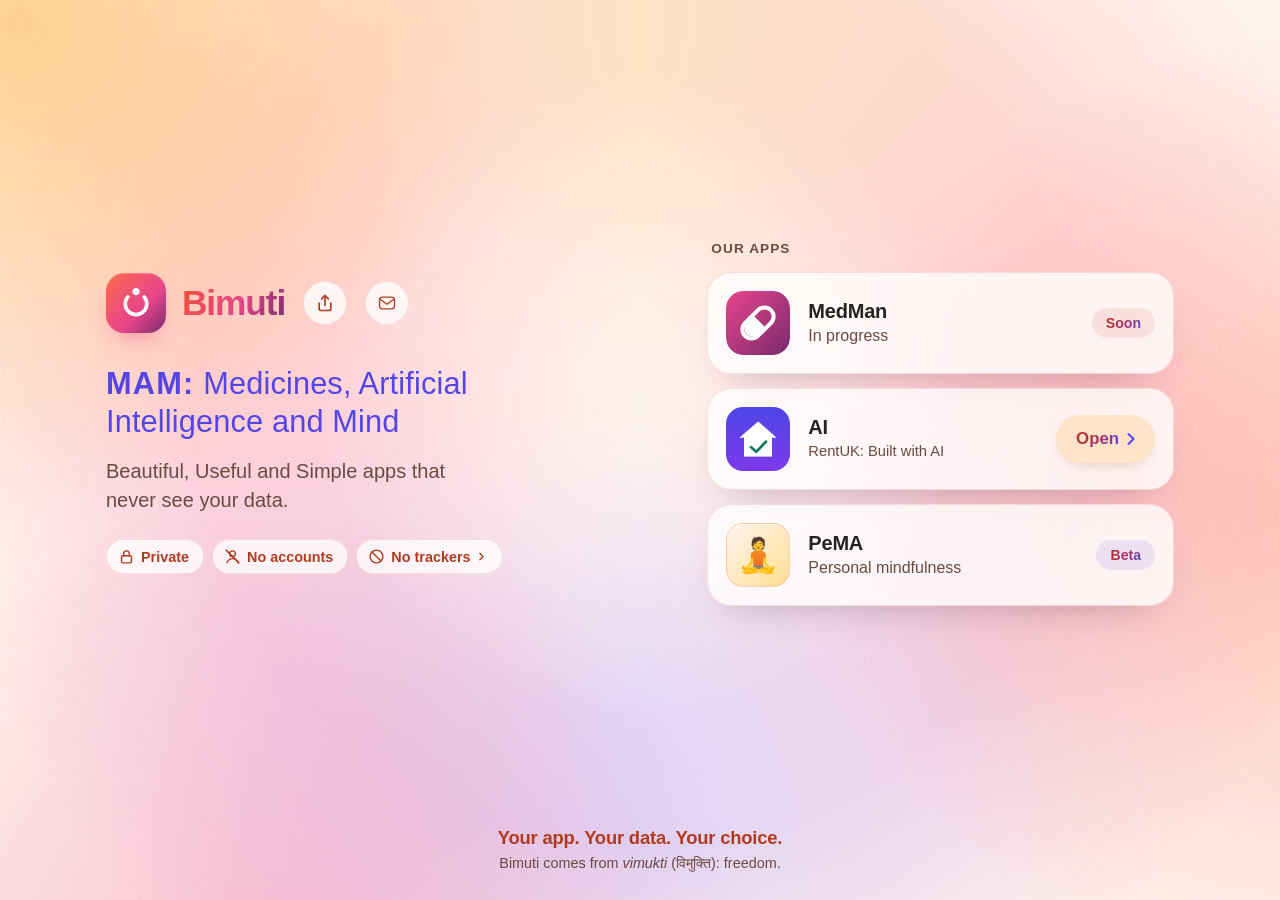
==== commit 27a4455d: "Stronger background parallax (own pace per layer, bigger depth, responds to touch); AI card line 'Re" ====
--- a/site/index.html
+++ b/site/index.html
@@ -34,7 +34,7 @@
     <meta name="twitter:image" content="https://bimuti.com/share.png?v=2">
     <!-- Search engine summary (data only, never run as code) -->
     <script type="application/ld+json">{"@context":"https://schema.org","@graph":[{"@type":"WebSite","@id":"https://bimuti.com/#site","url":"https://bimuti.com/","name":"Bimuti","inLanguage":"en-GB","description":"Beautiful, useful and simple apps for medicines, AI and mind that never see your data.","slogan":"Your app. Your data. Your choice."},{"@type":"ItemList","name":"Bimuti apps","itemListElement":[{"@type":"ListItem","position":1,"item":{"@type":"SoftwareApplication","name":"RentUK","url":"https://rentuk.bimuti.com/","applicationCategory":"BusinessApplication","operatingSystem":"Web","description":"Property admin for UK landlords."}},{"@type":"ListItem","position":2,"item":{"@type":"SoftwareApplication","name":"PeMA","applicationCategory":"LifestyleApplication","operatingSystem":"Web","description":"Personal mindfulness. In beta."}},{"@type":"ListItem","position":3,"item":{"@type":"SoftwareApplication","name":"MedMan","applicationCategory":"HealthApplication","operatingSystem":"Web","description":"Medicines app. In progress."}}]}]}</script>
-    <link rel="stylesheet" href="style.css?v=10">
+    <link rel="stylesheet" href="style.css?v=12">
     <script src="share.js" defer></script>
     <script src="pema-gate.js" defer></script>
     <script src="motion.js" defer></script>
@@ -54,7 +54,7 @@
                 <button type="button" id="share" aria-label="Share Bimuti" hidden>
                     <svg class="i-share" viewBox="0 0 24 24" aria-hidden="true"><path d="M12 3v12"/><path d="M8 7l4-4 4 4"/><path d="M5 12v7a2 2 0 0 0 2 2h10a2 2 0 0 0 2-2v-7"/></svg><svg class="i-done" viewBox="0 0 24 24" aria-hidden="true"><path d="M5 12.5l4.5 4.5L19 7.5"/></svg>
                 </button>
-                <a class="contact" href="mailto:1kg3ga7e@anonaddy.me">Contact</a>
+                <a class="contact" href="mailto:1kg3ga7e@anonaddy.me" aria-label="Email Bimuti" title="Email Bimuti"><svg viewBox="0 0 24 24" aria-hidden="true"><rect x="3" y="5" width="18" height="14" rx="3.5"/><path d="M3.8 7.5l8.2 6 8.2-6"/></svg></a>
             </header>
 
             <p class="lead"><span class="glow">MAM:</span> Medicines, Artificial Intelligence and Mind</p>
@@ -76,7 +76,7 @@
             </div>
             <a class="app" href="https://rentuk.bimuti.com/" aria-label="Open AI: RentUK, UK landlord admin">
                 <img src="apps/rentuk.png" alt="" width="56" height="56">
-                <span class="app-text"><b>AI</b><span>RentUK</span></span>
+                <span class="app-text"><b>AI</b><span class="fit1">RentUK: Built with AI</span></span>
                 <span class="go"><span class="gt">Open</span><svg viewBox="0 0 24 24" aria-hidden="true"><path d="M9 6l6 6-6 6"/></svg></span>
             </a>
             <button type="button" class="app beta" id="pema-open" aria-haspopup="dialog" aria-label="PeMA beta: personal mindfulness. Needs a beta code.">
--- a/site/style.css
+++ b/site/style.css
@@ -71,16 +71,16 @@
 /* ---- Living scene: silk and light, moving slowly front and back ---- */
 .scene, .aurora:not(.layer) { position: fixed; inset: 0; z-index: -1; pointer-events: none; overflow: hidden; }
 .layer { position: absolute; inset: -8%; will-change: transform; transition: transform 1.2s cubic-bezier(.2, .7, .2, 1); }
-.layer.l1 { transform: translate3d(calc(var(--px, 0) * 14px), calc(var(--py, 0) * 12px), 0); }
-.layer.l2 { transform: translate3d(calc(var(--px, 0) * -36px), calc(var(--py, 0) * -28px), 0); }
+.layer.l1 { transform: translate3d(calc(var(--px, 0) * 34px), calc(var(--py, 0) * 28px), 0); }
+.layer.l2 { transform: translate3d(calc(var(--px, 0) * -90px), calc(var(--py, 0) * -70px), 0); }
 
 /* Parallax: a slow, smooth "camera" glide. Every layer follows the same path at the same
    pace, but the far layer travels a little and the near layer travels further, so the eye
    reads depth. Same glide on every page. Movement only; colours unchanged. */
 .layer, .aurora:not(.layer) { animation: camera 26s linear infinite, zoom 12s ease-in-out infinite alternate; }
 .aurora:not(.layer) { overflow: visible; } /* no hard edge while it glides */
-.layer.l1 { --amp: 9vmax; --zoom: 1.12; }
-.layer.l2, .aurora:not(.layer) { --amp: 22vmax; --zoom: 1.32; }
+.layer.l1 { --amp: 12vmax; --zoom: 1.14; animation-duration: 38s, 15s; }
+.layer.l2, .aurora:not(.layer) { --amp: 32vmax; --zoom: 1.4; }
 /* Front and back: near layer swells towards you more than the far one */
 @keyframes zoom { from { scale: 1; } to { scale: var(--zoom); } }
 @keyframes camera {
@@ -273,10 +273,13 @@
 }
 #share[hidden] { display: none; }
 .contact {
-  flex: none; display: inline-flex; align-items: center; min-height: 44px; padding: 0 16px; border-radius: 999px;
+  margin-left: 2px; flex: none; display: inline-grid; place-items: center;
+  width: 44px; height: 44px; padding: 0; border-radius: 999px;
   color: var(--accent); background: var(--card); border: 1px solid var(--line);
-  font-weight: 700; font-size: 0.95rem; text-decoration: none;
-}
+  transition: box-shadow .3s, transform .3s;
+}
+.contact:hover { box-shadow: 0 0 0 4px var(--tag-bg), 0 8px 20px -10px var(--accent); transform: translateY(-1px); }
+.contact svg { width: 20px; height: 20px; fill: none; stroke: currentColor; stroke-width: 1.6; stroke-linecap: round; stroke-linejoin: round; }
 .contact:focus-visible { outline: 3px solid var(--accent); outline-offset: 3px; }
 #share .i-done, #share.copied .i-share { display: none; }
 #share.copied .i-done { display: block; }
@@ -416,8 +419,5 @@
   color: transparent; -webkit-text-fill-color: transparent; }
 .go .gt { background-image: var(--btn-text); }
 
-/* Very narrow phones: keep share and Contact inside the side margin */
-@media (max-width: 340px) {
-  .brand { gap: 10px; }
-  .contact { padding: 0 12px; font-size: 0.9rem; }
-}
+/* "RentUK: Built with AI" must stay on one line beside the Open button on every phone */
+.app-text .fit1 { font-size: clamp(0.68rem, 3.4vw, 0.92rem); }
